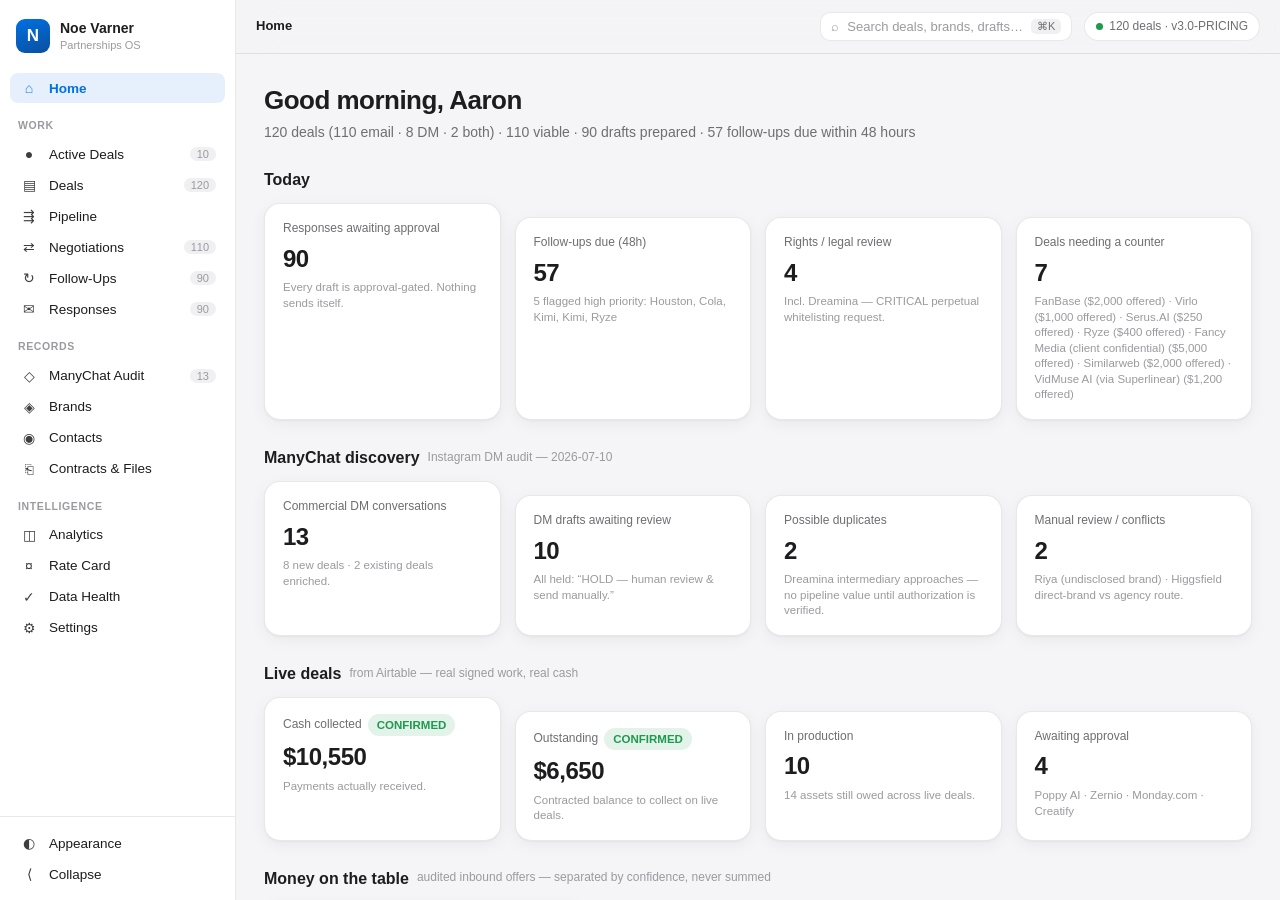
==== index.html @ 78fce40f "Nightly CRM sync 2026-08-01: 1 deal added (Drafted 0120)" ====
<!doctype html>
<html lang="en">
<head>
<meta charset="utf-8" />
<meta name="viewport" content="width=device-width, initial-scale=1, viewport-fit=cover" />
<meta name="robots" content="noindex, nofollow" />
<meta name="theme-color" content="#f5f5f7" media="(prefers-color-scheme: light)" />
<meta name="theme-color" content="#101012" media="(prefers-color-scheme: dark)" />
<meta name="apple-mobile-web-app-capable" content="yes" />
<meta name="apple-mobile-web-app-status-bar-style" content="black-translucent" />
<meta name="apple-mobile-web-app-title" content="Noe Deals" />
<title>Noe Varner — Partnerships</title>
<link rel="icon" href="data:image/svg+xml,<svg xmlns='http://www.w3.org/2000/svg' viewBox='0 0 100 100'><rect width='100' height='100' rx='22' fill='%230071e3'/><text x='50' y='68' font-size='52' text-anchor='middle' fill='white' font-family='-apple-system,sans-serif' font-weight='700'>N</text></svg>" />
<link rel="stylesheet" href="css/app.css?v=ms9od3zn" />
</head>
<body>
<div id="app" class="app">
  <aside id="sidebar" class="sidebar">
    <div class="sidebar-brand">
      <div class="brand-mark">N</div>
      <div class="brand-text">
        <div class="brand-name">Noe Varner</div>
        <div class="brand-sub">Partnerships OS</div>
      </div>
    </div>
    <nav class="sidebar-nav" id="nav"></nav>
    <div class="sidebar-foot">
      <button class="nav-item" id="theme-toggle" title="Toggle appearance">
        <span class="nav-ico" id="theme-ico">◐</span><span class="nav-label">Appearance</span>
      </button>
      <button class="nav-item" id="collapse-toggle" title="Collapse sidebar">
        <span class="nav-ico">⟨</span><span class="nav-label">Collapse</span>
      </button>
    </div>
  </aside>
  <div class="main">
    <header class="topbar">
      <div class="topbar-left">
        <button class="icon-btn mobile-menu" id="mobile-menu">☰</button>
        <div class="crumbs" id="crumbs"></div>
      </div>
      <div class="topbar-right">
        <button class="searchbar" id="open-cmdk">
          <span class="search-ico">⌕</span>
          <span class="search-hint">Search deals, brands, drafts…</span>
          <kbd>⌘K</kbd>
        </button>
        <div class="sync-pill" id="sync-pill" title="Data source status"></div>
      </div>
    </header>
    <main class="workspace" id="view"></main>
  </div>
</div>

<div class="cmdk-overlay" id="cmdk" hidden>
  <div class="cmdk">
    <input id="cmdk-input" class="cmdk-input" type="text" placeholder="Search deals, brands, contacts, drafts, actions…" autocomplete="off" spellcheck="false" />
    <div class="cmdk-results" id="cmdk-results"></div>
    <div class="cmdk-foot"><span>↑↓ navigate</span><span>↵ open</span><span>esc close</span></div>
  </div>
</div>

<div class="toast" id="toast" hidden></div>

<script src="data/nv-data.js?v=ms9od3zn"></script>
<script src="data/nv-ops.js?v=ms9od3zn"></script>
<script src="js/store.js?v=ms9od3zn"></script>
<script src="js/views.js?v=ms9od3zn"></script>
<script src="js/app.js?v=ms9od3zn"></script>
</body>
</html>
---- css/app.css ----
/* Noe Varner Partnerships OS — Apple-inspired design system */

:root {
  --font: -apple-system, BlinkMacSystemFont, "SF Pro Display", "SF Pro Text", "Helvetica Neue", Arial, sans-serif;
  --mono: ui-monospace, "SF Mono", SFMono-Regular, Menlo, monospace;

  --bg: #f5f5f7;
  --surface: #ffffff;
  --surface-2: #fafafa;
  --surface-3: #f0f0f2;
  --text: #1d1d1f;
  --text-2: #6e6e73;
  --text-3: #9a9aa0;
  --border: rgba(0, 0, 0, 0.09);
  --border-strong: rgba(0, 0, 0, 0.16);
  --shadow: 0 1px 2px rgba(0,0,0,.04), 0 4px 16px rgba(0,0,0,.05);
  --shadow-lg: 0 8px 40px rgba(0,0,0,.14);

  --blue: #0071e3;
  --blue-soft: rgba(0, 113, 227, 0.1);
  --green: #1d9a4e;
  --green-soft: rgba(29, 154, 78, 0.12);
  --amber: #b25e09;
  --amber-soft: rgba(196, 116, 20, 0.13);
  --red: #d32029;
  --red-soft: rgba(211, 32, 41, 0.1);
  --purple: #6e56cf;
  --purple-soft: rgba(110, 86, 207, 0.11);

  --r-sm: 8px;
  --r-md: 12px;
  --r-lg: 16px;
  --sidebar-w: 236px;
  --inspector-w: 304px;
  --ease: cubic-bezier(0.25, 0.1, 0.25, 1);
}

[data-theme="dark"] {
  --bg: #101012;
  --surface: #1b1b1e;
  --surface-2: #232327;
  --surface-3: #2b2b30;
  --text: #f5f5f7;
  --text-2: #a1a1a8;
  --text-3: #6e6e76;
  --border: rgba(255, 255, 255, 0.09);
  --border-strong: rgba(255, 255, 255, 0.17);
  --shadow: 0 1px 2px rgba(0,0,0,.35), 0 4px 18px rgba(0,0,0,.3);
  --shadow-lg: 0 10px 48px rgba(0,0,0,.55);
  --blue: #2997ff;
  --blue-soft: rgba(41, 151, 255, 0.14);
  --green: #30c85e;
  --green-soft: rgba(48, 200, 94, 0.14);
  --amber: #e8973a;
  --amber-soft: rgba(232, 151, 58, 0.15);
  --red: #ff5d63;
  --red-soft: rgba(255, 93, 99, 0.13);
  --purple: #a08fe8;
  --purple-soft: rgba(160, 143, 232, 0.14);
}

* { box-sizing: border-box; }
[hidden] { display: none !important; }
html, body { margin: 0; padding: 0; height: 100%; }
body {
  font-family: var(--font);
  background: var(--bg);
  color: var(--text);
  font-size: 14px;
  line-height: 1.45;
  -webkit-font-smoothing: antialiased;
  transition: background .25s var(--ease), color .25s var(--ease);
}
button { font-family: inherit; color: inherit; }
a { color: var(--blue); text-decoration: none; }
a:hover { text-decoration: underline; }
.num { font-variant-numeric: tabular-nums; }

/* ---------- Layout ---------- */
.app { display: flex; height: 100vh; height: 100dvh; overflow: hidden; }
.main { flex: 1; display: flex; flex-direction: column; min-width: 0; }
.workspace { flex: 1; overflow-y: auto; padding: 24px 28px 56px; scroll-behavior: smooth; }

/* ---------- Sidebar ---------- */
.sidebar {
  width: var(--sidebar-w);
  flex-shrink: 0;
  display: flex;
  flex-direction: column;
  background: var(--surface);
  border-right: 1px solid var(--border);
  transition: width .22s var(--ease);
  overflow: hidden;
}
.sidebar.collapsed { width: 64px; }
.sidebar.collapsed .nav-label, .sidebar.collapsed .brand-text, .sidebar.collapsed .nav-count { display: none; }
.sidebar-brand { display: flex; align-items: center; gap: 10px; padding: 18px 16px 14px; }
.brand-mark {
  width: 34px; height: 34px; border-radius: 9px; flex-shrink: 0;
  background: linear-gradient(160deg, var(--blue), #0a4f9e);
  color: #fff; font-weight: 700; font-size: 17px;
  display: flex; align-items: center; justify-content: center;
}
.brand-name { font-weight: 600; font-size: 14px; white-space: nowrap; }
.brand-sub { font-size: 11px; color: var(--text-3); white-space: nowrap; }
.sidebar-nav { flex: 1; overflow-y: auto; padding: 4px 10px; }
.nav-section { font-size: 10.5px; font-weight: 600; letter-spacing: .06em; text-transform: uppercase; color: var(--text-3); padding: 14px 8px 5px; white-space: nowrap; }
.nav-item {
  display: flex; align-items: center; gap: 10px; width: 100%;
  padding: 7px 9px; margin: 1px 0;
  border: none; background: transparent; border-radius: var(--r-sm);
  font-size: 13.5px; cursor: pointer; text-align: left; color: var(--text);
  transition: background .14s var(--ease);
  white-space: nowrap;
}
.nav-item:hover { background: var(--surface-3); }
.nav-item.active { background: var(--blue-soft); color: var(--blue); font-weight: 600; }
.nav-ico { width: 20px; text-align: center; font-size: 14px; flex-shrink: 0; opacity: .85; }
.nav-count { margin-left: auto; font-size: 11px; color: var(--text-3); background: var(--surface-3); border-radius: 20px; padding: 1px 7px; font-variant-numeric: tabular-nums; }
.nav-item.active .nav-count { background: transparent; color: var(--blue); }
.sidebar-foot { padding: 10px; border-top: 1px solid var(--border); }

/* ---------- Topbar ---------- */
.topbar {
  height: 54px; flex-shrink: 0;
  display: flex; align-items: center; justify-content: space-between;
  padding: 0 20px;
  background: color-mix(in srgb, var(--bg) 82%, transparent);
  backdrop-filter: blur(18px);
  -webkit-backdrop-filter: blur(18px);
  border-bottom: 1px solid var(--border);
  position: relative; z-index: 5;
}
.topbar-left, .topbar-right { display: flex; align-items: center; gap: 12px; }
.crumbs { font-size: 13px; color: var(--text-2); display: flex; gap: 6px; align-items: center; }
.crumbs b { color: var(--text); font-weight: 600; }
.icon-btn { background: none; border: none; font-size: 17px; cursor: pointer; padding: 6px; border-radius: var(--r-sm); }
.icon-btn:hover { background: var(--surface-3); }
.mobile-menu { display: none; }
.searchbar {
  display: flex; align-items: center; gap: 8px;
  background: var(--surface); border: 1px solid var(--border);
  border-radius: 10px; padding: 6px 10px; min-width: 250px;
  cursor: pointer; font-size: 13px; color: var(--text-3);
  transition: border-color .15s var(--ease);
}
.searchbar:hover { border-color: var(--border-strong); }
.searchbar kbd { margin-left: auto; font-family: var(--font); font-size: 11px; background: var(--surface-3); border-radius: 5px; padding: 1px 6px; color: var(--text-2); }
.sync-pill { display: flex; align-items: center; gap: 6px; font-size: 12px; color: var(--text-2); background: var(--surface); border: 1px solid var(--border); padding: 5px 11px; border-radius: 20px; white-space: nowrap; }
.sync-dot { width: 7px; height: 7px; border-radius: 50%; background: var(--green); }

/* ---------- Generic components ---------- */
.page-title { font-size: 26px; font-weight: 700; letter-spacing: -0.02em; margin: 4px 0 2px; }
.page-sub { color: var(--text-2); font-size: 14px; margin-bottom: 22px; }
.section-title { font-size: 16px; font-weight: 650; margin: 26px 0 12px; display: flex; align-items: center; gap: 8px; }
.section-title .hint { font-size: 12px; font-weight: 400; color: var(--text-3); }

.card {
  background: var(--surface);
  border: 1px solid var(--border);
  border-radius: var(--r-lg);
  box-shadow: var(--shadow);
  padding: 18px 20px;
}
.card + .card { margin-top: 14px; }
.card h3 { margin: 0 0 10px; font-size: 14px; font-weight: 650; }
.grid { display: grid; gap: 14px; }
.grid.cols-2 { grid-template-columns: repeat(2, 1fr); }
.grid.cols-3 { grid-template-columns: repeat(3, 1fr); }
.grid.cols-4 { grid-template-columns: repeat(4, 1fr); }

.chip {
  display: inline-flex; align-items: center; gap: 5px;
  font-size: 11.5px; font-weight: 600; border-radius: 20px;
  padding: 2.5px 9px; white-space: nowrap;
  background: var(--surface-3); color: var(--text-2);
}
.chip.blue { background: var(--blue-soft); color: var(--blue); }
.chip.green { background: var(--green-soft); color: var(--green); }
.chip.amber { background: var(--amber-soft); color: var(--amber); }
.chip.red { background: var(--red-soft); color: var(--red); }
.chip.purple { background: var(--purple-soft); color: var(--purple); }

.btn {
  display: inline-flex; align-items: center; gap: 6px;
  border: 1px solid var(--border); background: var(--surface);
  border-radius: 10px; padding: 7px 14px; font-size: 13px; font-weight: 550;
  cursor: pointer; transition: all .15s var(--ease);
}
.btn:hover { background: var(--surface-2); border-color: var(--border-strong); }
.btn.primary { background: var(--blue); border-color: var(--blue); color: #fff; }
.btn.primary:hover { filter: brightness(1.08); }
.btn.danger { color: var(--red); }
.btn.sm { padding: 4px 10px; font-size: 12px; border-radius: 8px; }
.btn:active { transform: scale(.98); }

.kpi { padding: 16px 18px; }
.kpi .kpi-label { font-size: 12px; color: var(--text-2); display: flex; align-items: center; gap: 6px; }
.kpi .kpi-value { font-size: 24px; font-weight: 700; letter-spacing: -0.02em; margin-top: 4px; font-variant-numeric: tabular-nums; }
.kpi .kpi-note { font-size: 11.5px; color: var(--text-3); margin-top: 4px; line-height: 1.35; }

/* ---------- Tables ---------- */
.tbl-wrap { background: var(--surface); border: 1px solid var(--border); border-radius: var(--r-lg); box-shadow: var(--shadow); overflow: auto; }
table.tbl { width: 100%; border-collapse: collapse; font-size: 13px; }
.tbl th {
  text-align: left; font-size: 11px; font-weight: 600; letter-spacing: .05em; text-transform: uppercase;
  color: var(--text-3); padding: 11px 14px; border-bottom: 1px solid var(--border);
  position: sticky; top: 0; background: var(--surface); cursor: pointer; user-select: none; white-space: nowrap;
}
.tbl td { padding: 10px 14px; border-bottom: 1px solid var(--border); vertical-align: middle; }
.tbl tbody tr { cursor: pointer; transition: background .12s var(--ease); }
.tbl tbody tr:hover { background: var(--surface-2); }
.tbl tbody tr:last-child td { border-bottom: none; }
.tbl .money { font-variant-numeric: tabular-nums; text-align: right; }
.tbl th.money { text-align: right; }

/* ---------- Filters ---------- */
.filters { display: flex; gap: 8px; flex-wrap: wrap; margin-bottom: 14px; align-items: center; }
.filters select, .filters input[type="text"] {
  font-family: inherit; font-size: 13px; color: var(--text);
  background: var(--surface); border: 1px solid var(--border); border-radius: 9px; padding: 6px 10px;
}
.filters .count { font-size: 12.5px; color: var(--text-3); margin-left: auto; }

/* ---------- Status summary bar (accepted vs pipeline vs needs-reply vs cold vs lost) ---------- */
.status-summary { display: flex; flex-wrap: wrap; gap: 10px; margin: 4px 0 16px; }
.status-pill {
  display: inline-flex; align-items: center; gap: 8px;
  background: var(--surface); border: 1px solid var(--border); border-radius: 999px;
  padding: 7px 14px 7px 12px; cursor: pointer; font-family: inherit; color: var(--text);
  box-shadow: var(--shadow); transition: transform .12s var(--ease), border-color .12s var(--ease), background .12s var(--ease);
}
.status-pill:hover { transform: translateY(-1px); }
.status-pill .sp-dot { width: 9px; height: 9px; border-radius: 50%; flex-shrink: 0; }
.status-pill .sp-n { font-size: 15px; font-weight: 700; font-variant-numeric: tabular-nums; }
.status-pill .sp-l { font-size: 12.5px; color: var(--text-2); font-weight: 550; }
.status-pill.active { border-color: transparent; background: var(--surface-2); }
.status-pill.accepted.active   { box-shadow: inset 0 0 0 2px var(--green); }
.status-pill.needsreply.active { box-shadow: inset 0 0 0 2px var(--amber); }
.status-pill.pipeline.active   { box-shadow: inset 0 0 0 2px var(--blue); }
.status-pill.cold.active       { box-shadow: inset 0 0 0 2px var(--text-3); }
.status-pill.lost.active       { box-shadow: inset 0 0 0 2px var(--red); }
.board-col h4 .bcol-title { display: inline-flex; align-items: center; gap: 7px; }
.board-col h4 .sp-dot { width: 8px; height: 8px; border-radius: 50%; }

/* ---------- Pipeline board ---------- */
.board { display: flex; gap: 14px; overflow-x: auto; padding-bottom: 12px; align-items: flex-start; }
.board-col { min-width: 250px; width: 250px; flex-shrink: 0; background: var(--surface-2); border: 1px solid var(--border); border-radius: var(--r-lg); padding: 10px; }
.board-col h4 { margin: 2px 6px 10px; font-size: 12.5px; font-weight: 650; display: flex; justify-content: space-between; color: var(--text-2); }
.board-card { background: var(--surface); border: 1px solid var(--border); border-radius: var(--r-md); padding: 10px 12px; margin-bottom: 8px; cursor: pointer; box-shadow: var(--shadow); transition: transform .14s var(--ease); }
.board-card:hover { transform: translateY(-1px); }
.board-card .bc-brand { font-weight: 600; font-size: 13px; }
.board-card .bc-meta { display: flex; gap: 6px; margin-top: 6px; flex-wrap: wrap; }
.board-card .bc-val { font-size: 12px; color: var(--text-2); margin-top: 5px; font-variant-numeric: tabular-nums; }

/* ---------- Deal detail ---------- */
.deal-layout { display: grid; grid-template-columns: minmax(0, 1fr) var(--inspector-w); gap: 20px; align-items: start; }
.deal-header { display: flex; gap: 16px; align-items: flex-start; margin-bottom: 18px; }
.avatar {
  width: 52px; height: 52px; border-radius: 14px; flex-shrink: 0;
  display: flex; align-items: center; justify-content: center;
  font-weight: 700; font-size: 19px; color: #fff;
  background: linear-gradient(150deg, #5e5ce6, #0071e3);
}
.deal-title { font-size: 22px; font-weight: 700; letter-spacing: -0.02em; line-height: 1.2; }
.deal-subtitle { color: var(--text-2); font-size: 13.5px; margin-top: 2px; }
.deal-chips { display: flex; gap: 6px; flex-wrap: wrap; margin-top: 9px; }

.segmented {
  display: inline-flex; background: var(--surface-3); border-radius: 11px; padding: 3px; margin-bottom: 18px;
  overflow-x: auto; max-width: 100%;
}
.segmented button {
  border: none; background: transparent; padding: 6px 15px; border-radius: 8px;
  font-size: 13px; font-weight: 550; cursor: pointer; color: var(--text-2); white-space: nowrap;
  transition: all .16s var(--ease);
}
.segmented button.active { background: var(--surface); color: var(--text); box-shadow: 0 1px 4px rgba(0,0,0,.12); font-weight: 600; }

.inspector { position: sticky; top: 0; }
.inspector .card { padding: 16px; }
.ins-row { display: flex; justify-content: space-between; align-items: baseline; padding: 7px 0; border-bottom: 1px solid var(--border); font-size: 13px; }
.ins-row:last-child { border-bottom: none; }
.ins-row .k { color: var(--text-2); }
.ins-row .v { font-weight: 600; font-variant-numeric: tabular-nums; text-align: right; }
.prob-bar { height: 5px; border-radius: 4px; background: var(--surface-3); margin-top: 6px; overflow: hidden; }
.prob-bar > div { height: 100%; border-radius: 4px; background: var(--blue); transition: width .4s var(--ease); }

.kv-grid { display: grid; grid-template-columns: 160px 1fr; gap: 7px 16px; font-size: 13.5px; }
.kv-grid .k { color: var(--text-2); }
.kv-grid .v { min-width: 0; overflow-wrap: break-word; }

.banner { border-radius: var(--r-md); padding: 12px 15px; font-size: 13px; display: flex; gap: 10px; align-items: flex-start; margin-bottom: 14px; border: 1px solid transparent; }
.banner.red { background: var(--red-soft); color: var(--red); border-color: color-mix(in srgb, var(--red) 25%, transparent); }
.banner.amber { background: var(--amber-soft); color: var(--amber); border-color: color-mix(in srgb, var(--amber) 25%, transparent); }
.banner.purple { background: var(--purple-soft); color: var(--purple); border-color: color-mix(in srgb, var(--purple) 25%, transparent); }
.banner.blue { background: var(--blue-soft); color: var(--blue); border-color: color-mix(in srgb, var(--blue) 22%, transparent); }
.banner b { font-weight: 650; }

/* ---------- Timeline ---------- */
.timeline { list-style: none; margin: 0; padding: 0; }
.timeline li { display: flex; gap: 14px; position: relative; padding-bottom: 20px; }
.timeline li::before { content: ""; position: absolute; left: 14px; top: 30px; bottom: 0; width: 2px; background: var(--border); }
.timeline li:last-child::before { display: none; }
.tl-dot {
  width: 30px; height: 30px; border-radius: 50%; flex-shrink: 0; z-index: 1;
  background: var(--surface-3); display: flex; align-items: center; justify-content: center; font-size: 13px;
  border: 1px solid var(--border);
}
.tl-body { padding-top: 3px; min-width: 0; }
.tl-title { font-weight: 600; font-size: 13.5px; }
.tl-meta { font-size: 12px; color: var(--text-3); margin-top: 1px; }
.tl-detail { font-size: 13px; color: var(--text-2); margin-top: 4px; overflow-wrap: break-word; }

/* ---------- Draft viewer ---------- */
.draft-box { background: var(--surface-2); border: 1px solid var(--border); border-radius: var(--r-md); overflow: hidden; }
.draft-head { padding: 11px 15px; border-bottom: 1px solid var(--border); display: flex; justify-content: space-between; gap: 10px; align-items: center; flex-wrap: wrap; }
.draft-subject { font-weight: 600; font-size: 13.5px; }
.draft-body { padding: 15px; font-size: 13.5px; white-space: pre-wrap; line-height: 1.55; max-height: 420px; overflow-y: auto; }
.draft-actions { display: flex; gap: 8px; flex-wrap: wrap; padding: 11px 15px; border-top: 1px solid var(--border); background: var(--surface); }

/* ---------- Bars (analytics) ---------- */
.bar-row { display: grid; grid-template-columns: 190px 1fr 76px; align-items: center; gap: 12px; padding: 5px 0; font-size: 13px; }
.bar-row .bar-label { color: var(--text-2); overflow: hidden; text-overflow: ellipsis; white-space: nowrap; }
.bar-track { height: 10px; background: var(--surface-3); border-radius: 6px; overflow: hidden; }
.bar-fill { height: 100%; border-radius: 6px; background: var(--blue); transition: width .5s var(--ease); }
.bar-row .bar-val { text-align: right; font-variant-numeric: tabular-nums; color: var(--text-2); font-size: 12.5px; }

/* ---------- Command menu ---------- */
.cmdk-overlay {
  position: fixed; inset: 0; z-index: 100;
  background: rgba(0,0,0,.22);
  display: flex; justify-content: center; align-items: flex-start; padding-top: 12vh;
  animation: fade .16s var(--ease);
}
.cmdk {
  width: min(620px, 92vw); background: var(--surface); border-radius: var(--r-lg);
  box-shadow: var(--shadow-lg); border: 1px solid var(--border); overflow: hidden;
  animation: pop .18s var(--ease);
}
.cmdk-input { width: 100%; border: none; outline: none; background: transparent; color: var(--text); font-family: inherit; font-size: 16px; padding: 16px 18px; border-bottom: 1px solid var(--border); }
.cmdk-results { max-height: 46vh; overflow-y: auto; padding: 6px; }
.cmdk-item { display: flex; align-items: center; gap: 11px; padding: 9px 12px; border-radius: 9px; cursor: pointer; font-size: 13.5px; }
.cmdk-item.sel, .cmdk-item:hover { background: var(--blue-soft); }
.cmdk-item .ci-ico { width: 24px; text-align: center; opacity: .7; }
.cmdk-item .ci-sub { color: var(--text-3); font-size: 12px; margin-left: auto; white-space: nowrap; overflow: hidden; text-overflow: ellipsis; max-width: 45%; }
.cmdk-section { font-size: 10.5px; font-weight: 600; text-transform: uppercase; letter-spacing: .06em; color: var(--text-3); padding: 9px 12px 3px; }
.cmdk-foot { display: flex; gap: 16px; padding: 9px 16px; border-top: 1px solid var(--border); font-size: 11.5px; color: var(--text-3); }

@keyframes fade { from { opacity: 0; } }
@keyframes pop { from { opacity: 0; transform: scale(.97) translateY(-6px); } }

/* ---------- Toast ---------- */
.toast {
  position: fixed; bottom: 26px; left: 50%; transform: translateX(-50%);
  background: var(--text); color: var(--bg); padding: 10px 20px; border-radius: 24px;
  font-size: 13.5px; font-weight: 550; z-index: 200; box-shadow: var(--shadow-lg);
  animation: toast-in .22s var(--ease);
}
@keyframes toast-in { from { opacity: 0; transform: translateX(-50%) translateY(10px); } }

/* ---------- Forms ---------- */
textarea, input[type="text"], select {
  font-family: inherit; font-size: 13.5px; color: var(--text);
  background: var(--surface-2); border: 1px solid var(--border); border-radius: 9px; padding: 8px 11px;
  width: 100%;
}
textarea:focus, input:focus, select:focus { outline: none; border-color: var(--blue); box-shadow: 0 0 0 3px var(--blue-soft); }
textarea { resize: vertical; min-height: 74px; }
.field { margin-bottom: 14px; }
.field label { display: block; font-size: 12.5px; font-weight: 600; color: var(--text-2); margin-bottom: 5px; }

.note-item { padding: 10px 0; border-bottom: 1px solid var(--border); font-size: 13.5px; }
.note-item:last-child { border-bottom: none; }
.note-meta { font-size: 11.5px; color: var(--text-3); margin-top: 3px; }

.empty { text-align: center; color: var(--text-3); padding: 44px 20px; font-size: 13.5px; }
.list-item { display: flex; align-items: center; gap: 12px; padding: 11px 4px; border-bottom: 1px solid var(--border); cursor: pointer; }
.list-item:hover { background: var(--surface-2); }
.list-item:last-child { border-bottom: none; }

/* ---------- Responsive ---------- */
@media (max-width: 1100px) {
  .deal-layout { grid-template-columns: 1fr; }
  .inspector { position: static; }
  .grid.cols-4 { grid-template-columns: repeat(2, 1fr); }
  .grid.cols-3 { grid-template-columns: repeat(2, 1fr); }
}
@media (max-width: 760px) {
  .sidebar { position: fixed; z-index: 50; height: 100%; height: 100dvh; transform: translateX(-100%); transition: transform .22s var(--ease); }
  .sidebar.open { transform: translateX(0); box-shadow: var(--shadow-lg); }
  .sidebar-backdrop { position: fixed; inset: 0; z-index: 49; background: rgba(0,0,0,.3); animation: fade .18s var(--ease); }
  .mobile-menu { display: block; padding: 8px 10px; }
  .searchbar { min-width: 0; padding: 8px 10px; }
  .search-hint { display: none; }
  .sync-pill { display: none; }
  .grid.cols-2, .grid.cols-3, .grid.cols-4 { grid-template-columns: 1fr; }
  .workspace { padding: 16px 14px 64px; }
  .kv-grid { grid-template-columns: 1fr; gap: 2px 0; }
  .kv-grid .k { margin-top: 8px; }
  .page-title { font-size: 22px; }
  .deal-header { flex-direction: row; gap: 12px; }
  .avatar { width: 44px; height: 44px; font-size: 16px; border-radius: 12px; }
  .deal-title { font-size: 19px; }
  /* touch targets */
  .btn { padding: 10px 16px; min-height: 42px; }
  .btn.sm { padding: 8px 12px; min-height: 38px; }
  .nav-item { padding: 11px 10px; font-size: 14.5px; }
  select, input[type="text"], textarea { font-size: 16px; } /* prevents iOS zoom-on-focus */
  .filters select, .filters input[type="text"] { flex: 1 1 44%; font-size: 15px; padding: 9px 10px; }
  .segmented button { padding: 9px 13px; }
  .status-summary { gap: 8px; }
  .status-pill { flex: 1 1 44%; justify-content: flex-start; padding: 9px 12px; }

  /* ---- Mobile deal cards: Apple-style card + 2-column stat grid + glowing status ring ----
     Ring color carries meaning: purple = in pipeline (brand), green = accepted/won,
     amber = needs reply, red = lost, neutral = cold. data-bucket sits on each <tr>;
     data-label (stamped by app.js labelTables) drives the stat labels. */
  html, body, .app, .main, .workspace, .tbl-wrap, table.tbl { max-width: 100%; overflow-x: hidden; }
  .tbl-wrap { overflow: visible; background: transparent; border: none; box-shadow: none; border-radius: 0; -webkit-overflow-scrolling: touch; }
  table.tbl, .tbl tbody { display: block; width: 100%; }
  .tbl thead { position: absolute; width: 1px; height: 1px; overflow: hidden; clip: rect(0 0 0 0); }
  .tbl tbody tr {
    display: grid; grid-template-columns: 1fr 1fr; gap: 0 6px;
    background: var(--surface); border: 1px solid var(--border); border-radius: 18px;
    padding: 2px 6px 10px; margin-bottom: 14px; overflow: hidden;
  }
  .tbl td {
    display: flex; flex-direction: column; gap: 3px; align-items: flex-start;
    padding: 9px 13px 3px; text-align: left; white-space: normal;
    border: none; min-width: 0; overflow-wrap: anywhere; max-width: none !important;
    font-size: 14.5px; font-weight: 600;
  }
  .tbl td::before {
    content: attr(data-label); order: -1;
    font-size: 9.5px; font-weight: 700; letter-spacing: .06em; text-transform: uppercase; color: var(--text-3);
  }
  .tbl td:empty { display: none; }
  /* de-clutter: hide internal pricing columns on phones (keep the meaningful ones) */
  .tbl td[data-label="Opening ask"], .tbl td[data-label="Floor"],
  .tbl td[data-label="Our ask"], .tbl td[data-label="Gap"] { display: none; }
  /* brand + id = card title, full width */
  .tbl td:first-child { grid-column: 1 / -1; padding: 12px 14px 8px; font-size: 16px; border-bottom: 1px solid var(--border); margin-bottom: 2px; }
  .tbl td:first-child::before { display: none; }
  /* long "next action" / notes = full width, lighter */
  .tbl td:last-child { grid-column: 1 / -1; font-weight: 500; font-size: 12.5px; color: var(--text-2); }
  .tbl .prob-bar { width: 100% !important; max-width: 130px; }

  /* Glowing status rings (meaning-coded) */
  .tbl tbody tr[data-bucket="accepted"]   { border-color: rgba(48,200,94,.55);   box-shadow: 0 0 0 1px rgba(48,200,94,.4),   0 0 20px rgba(48,200,94,.20); }
  .tbl tbody tr[data-bucket="pipeline"]   { border-color: rgba(160,143,232,.6);   box-shadow: 0 0 0 1px rgba(160,143,232,.45), 0 0 22px rgba(160,143,232,.24); }
  .tbl tbody tr[data-bucket="needsreply"] { border-color: rgba(232,151,58,.55);   box-shadow: 0 0 0 1px rgba(232,151,58,.4),   0 0 20px rgba(232,151,58,.20); }
  .tbl tbody tr[data-bucket="lost"]       { border-color: rgba(255,93,99,.5);     box-shadow: 0 0 0 1px rgba(255,93,99,.3),    0 0 16px rgba(255,93,99,.14); opacity: .82; }
  .tbl tbody tr[data-bucket="cold"]       { border-color: var(--border);          box-shadow: 0 1px 4px rgba(0,0,0,.45); }

  .board-col { min-width: 82vw; width: 82vw; }
  .chip.purple { background: var(--purple-soft); color: var(--purple); }
  .draft-body { max-height: 50vh; }
  .draft-actions .btn { flex: 1 1 auto; justify-content: center; }
  .cmdk-overlay { padding-top: 6vh; }
  .cmdk-results { max-height: 55vh; }
  .bar-row { grid-template-columns: 110px 1fr 64px; }
  .list-item { padding: 12px 4px; }
  .topbar { padding: 0 12px; }
}
@media (max-width: 760px) and (display-mode: standalone) {
  .topbar { padding-top: env(safe-area-inset-top); height: calc(54px + env(safe-area-inset-top)); }
}

@media (prefers-reduced-motion: reduce) {
  *, *::before, *::after { animation-duration: .01ms !important; transition-duration: .01ms !important; }
}
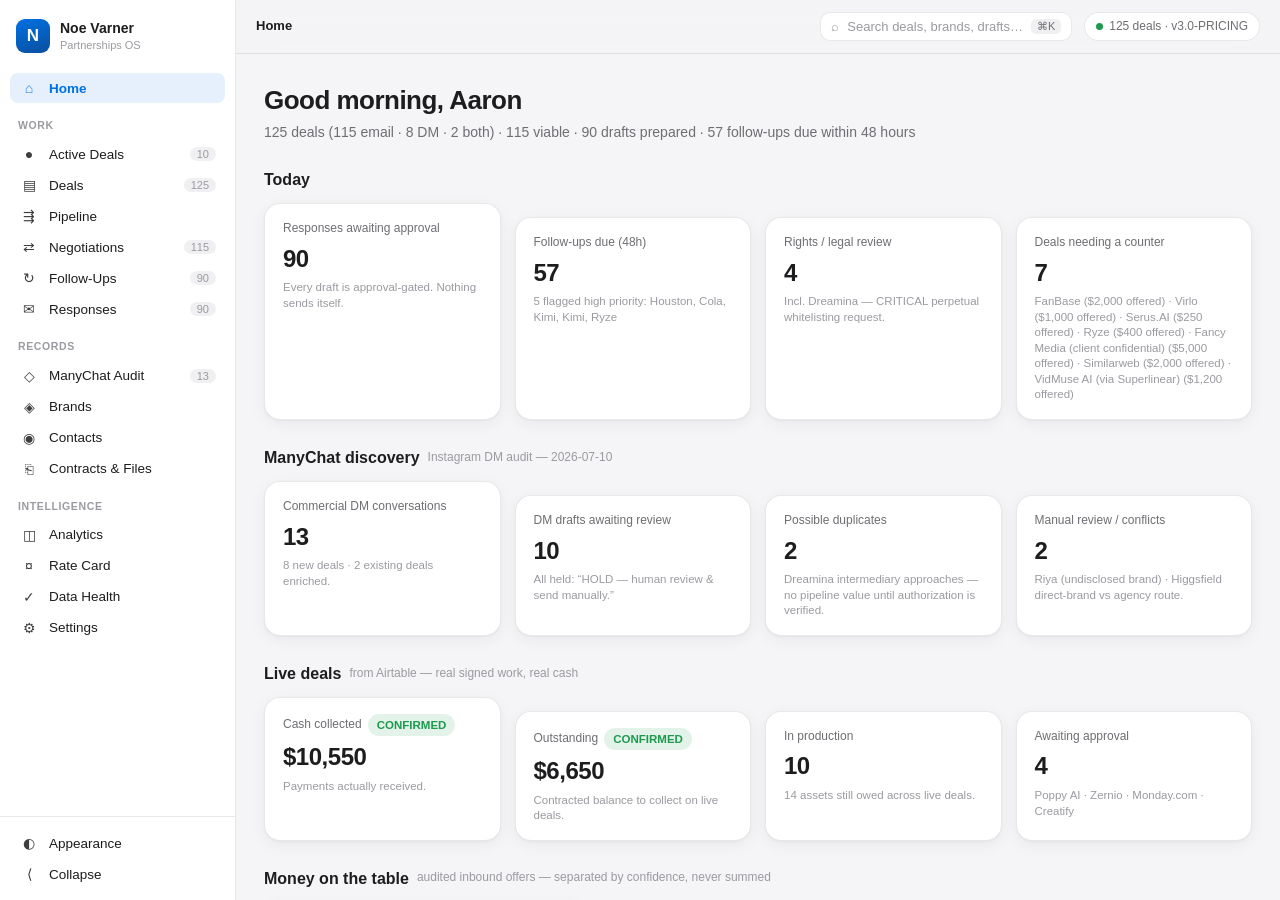
==== commit 59971b79: "CRM update 2026-08-01: +5 new inbound leads (Tesana, Accio Work/Alibaba, PixVerse, Gridsocial, Adens" ====
--- a/index.html
+++ b/index.html
@@ -11,7 +11,7 @@
 <meta name="apple-mobile-web-app-title" content="Noe Deals" />
 <title>Noe Varner — Partnerships</title>
 <link rel="icon" href="data:image/svg+xml,<svg xmlns='http://www.w3.org/2000/svg' viewBox='0 0 100 100'><rect width='100' height='100' rx='22' fill='%230071e3'/><text x='50' y='68' font-size='52' text-anchor='middle' fill='white' font-family='-apple-system,sans-serif' font-weight='700'>N</text></svg>" />
-<link rel="stylesheet" href="css/app.css?v=ms9od3zn" />
+<link rel="stylesheet" href="css/app.css?v=msb4eg3l" />
 </head>
 <body>
 <div id="app" class="app">
@@ -62,10 +62,10 @@
 
 <div class="toast" id="toast" hidden></div>
 
-<script src="data/nv-data.js?v=ms9od3zn"></script>
-<script src="data/nv-ops.js?v=ms9od3zn"></script>
-<script src="js/store.js?v=ms9od3zn"></script>
-<script src="js/views.js?v=ms9od3zn"></script>
-<script src="js/app.js?v=ms9od3zn"></script>
+<script src="data/nv-data.js?v=msb4eg3l"></script>
+<script src="data/nv-ops.js?v=msb4eg3l"></script>
+<script src="js/store.js?v=msb4eg3l"></script>
+<script src="js/views.js?v=msb4eg3l"></script>
+<script src="js/app.js?v=msb4eg3l"></script>
 </body>
 </html>
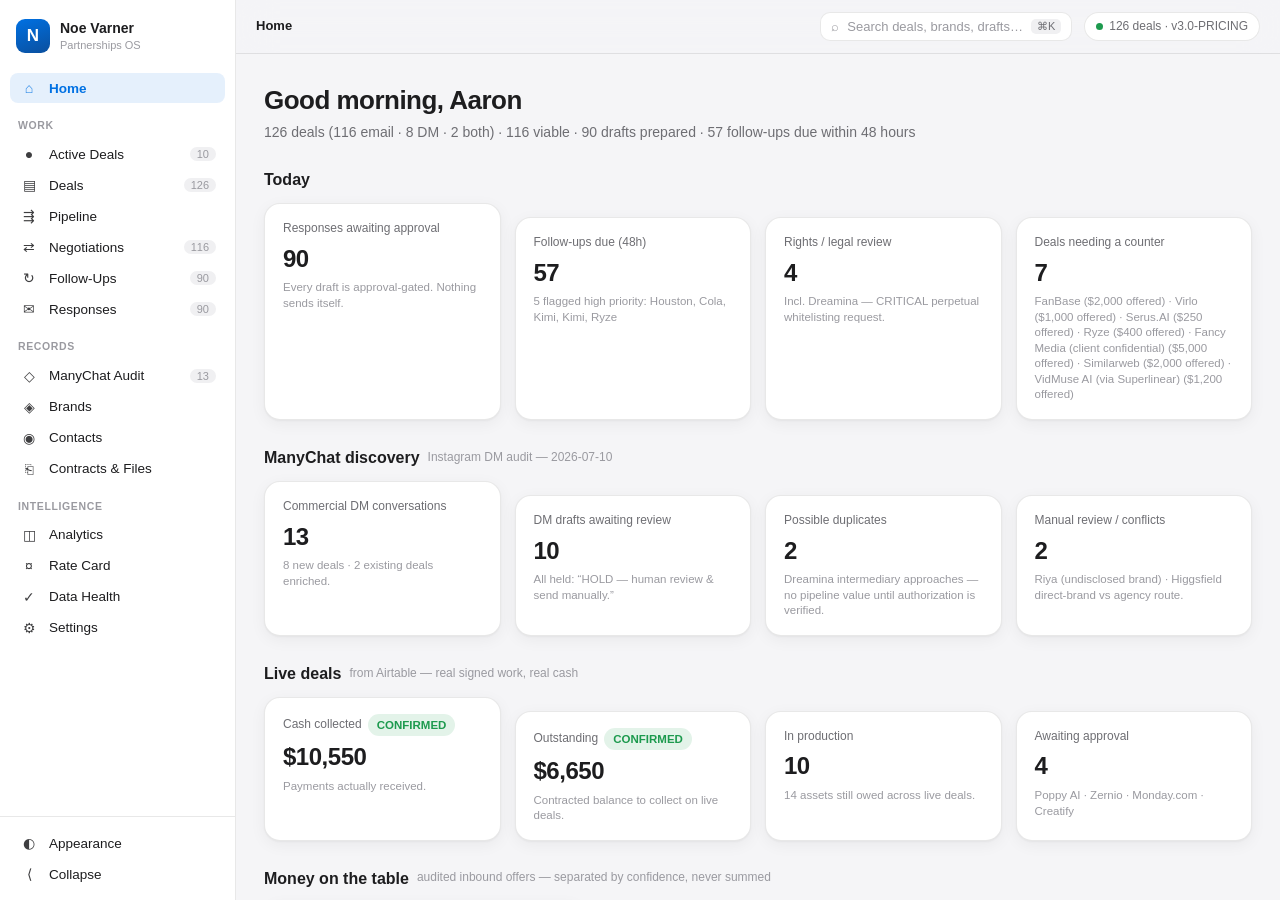
==== commit 73670c0f: "CRM full sweep 2026-08-02: Similarweb WON ($2k+6mo, brief delivered); +Temu via JellyOtter (0126, ne" ====
--- a/index.html
+++ b/index.html
@@ -11,7 +11,7 @@
 <meta name="apple-mobile-web-app-title" content="Noe Deals" />
 <title>Noe Varner — Partnerships</title>
 <link rel="icon" href="data:image/svg+xml,<svg xmlns='http://www.w3.org/2000/svg' viewBox='0 0 100 100'><rect width='100' height='100' rx='22' fill='%230071e3'/><text x='50' y='68' font-size='52' text-anchor='middle' fill='white' font-family='-apple-system,sans-serif' font-weight='700'>N</text></svg>" />
-<link rel="stylesheet" href="css/app.css?v=msb4eg3l" />
+<link rel="stylesheet" href="css/app.css?v=msbwjkae" />
 </head>
 <body>
 <div id="app" class="app">
@@ -62,10 +62,10 @@
 
 <div class="toast" id="toast" hidden></div>
 
-<script src="data/nv-data.js?v=msb4eg3l"></script>
-<script src="data/nv-ops.js?v=msb4eg3l"></script>
-<script src="js/store.js?v=msb4eg3l"></script>
-<script src="js/views.js?v=msb4eg3l"></script>
-<script src="js/app.js?v=msb4eg3l"></script>
+<script src="data/nv-data.js?v=msbwjkae"></script>
+<script src="data/nv-ops.js?v=msbwjkae"></script>
+<script src="js/store.js?v=msbwjkae"></script>
+<script src="js/views.js?v=msbwjkae"></script>
+<script src="js/app.js?v=msbwjkae"></script>
 </body>
 </html>
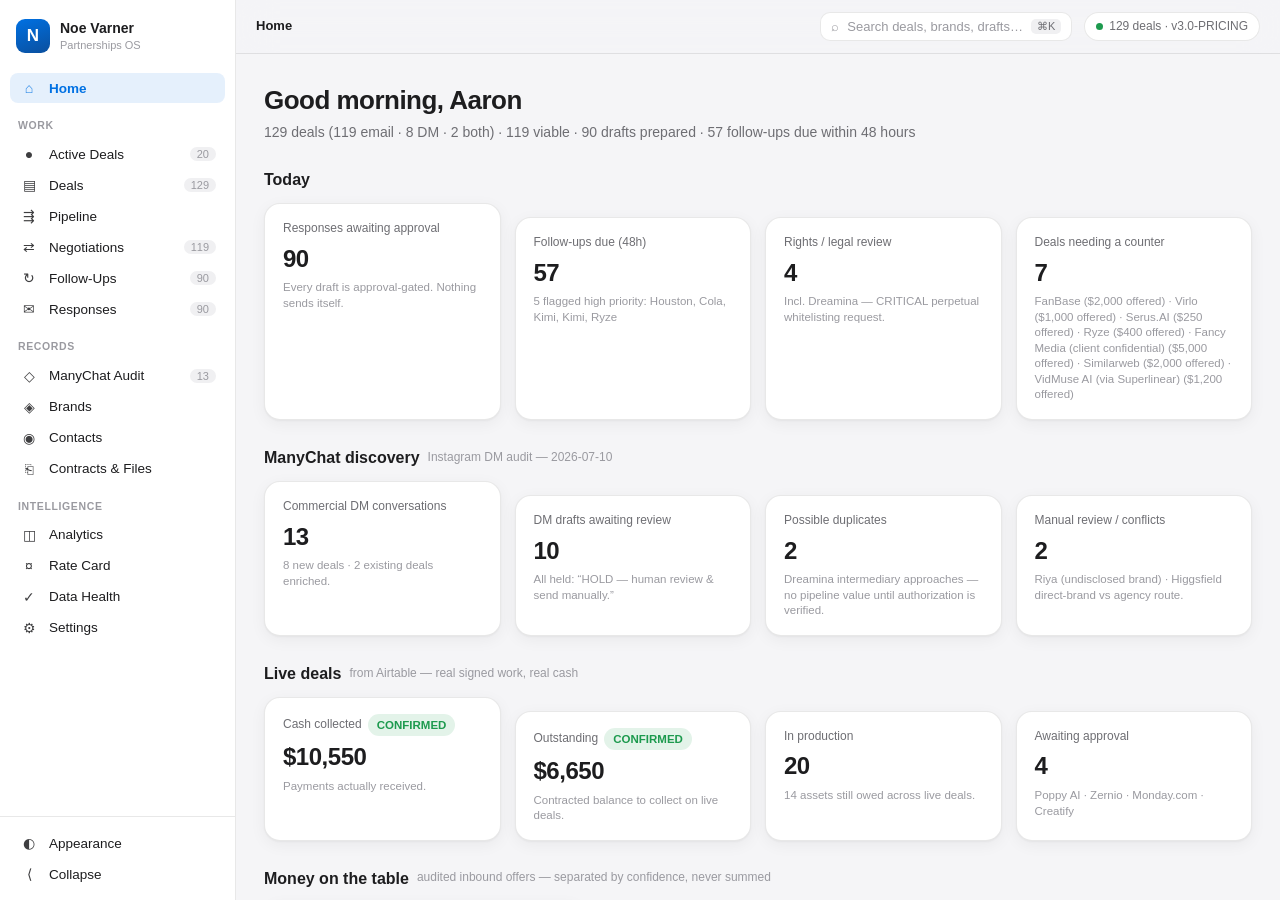
==== commit b4e5390b: "Nightly CRM sync 2026-08-03: 8 deals updated (5 changed, 3 new)" ====
--- a/index.html
+++ b/index.html
@@ -11,7 +11,7 @@
 <meta name="apple-mobile-web-app-title" content="Noe Deals" />
 <title>Noe Varner — Partnerships</title>
 <link rel="icon" href="data:image/svg+xml,<svg xmlns='http://www.w3.org/2000/svg' viewBox='0 0 100 100'><rect width='100' height='100' rx='22' fill='%230071e3'/><text x='50' y='68' font-size='52' text-anchor='middle' fill='white' font-family='-apple-system,sans-serif' font-weight='700'>N</text></svg>" />
-<link rel="stylesheet" href="css/app.css?v=msbwjkae" />
+<link rel="stylesheet" href="css/app.css?v=msdysfy4" />
 </head>
 <body>
 <div id="app" class="app">
@@ -62,10 +62,10 @@
 
 <div class="toast" id="toast" hidden></div>
 
-<script src="data/nv-data.js?v=msbwjkae"></script>
-<script src="data/nv-ops.js?v=msbwjkae"></script>
-<script src="js/store.js?v=msbwjkae"></script>
-<script src="js/views.js?v=msbwjkae"></script>
-<script src="js/app.js?v=msbwjkae"></script>
+<script src="data/nv-data.js?v=msdysfy4"></script>
+<script src="data/nv-ops.js?v=msdysfy4"></script>
+<script src="js/store.js?v=msdysfy4"></script>
+<script src="js/views.js?v=msdysfy4"></script>
+<script src="js/app.js?v=msdysfy4"></script>
 </body>
 </html>
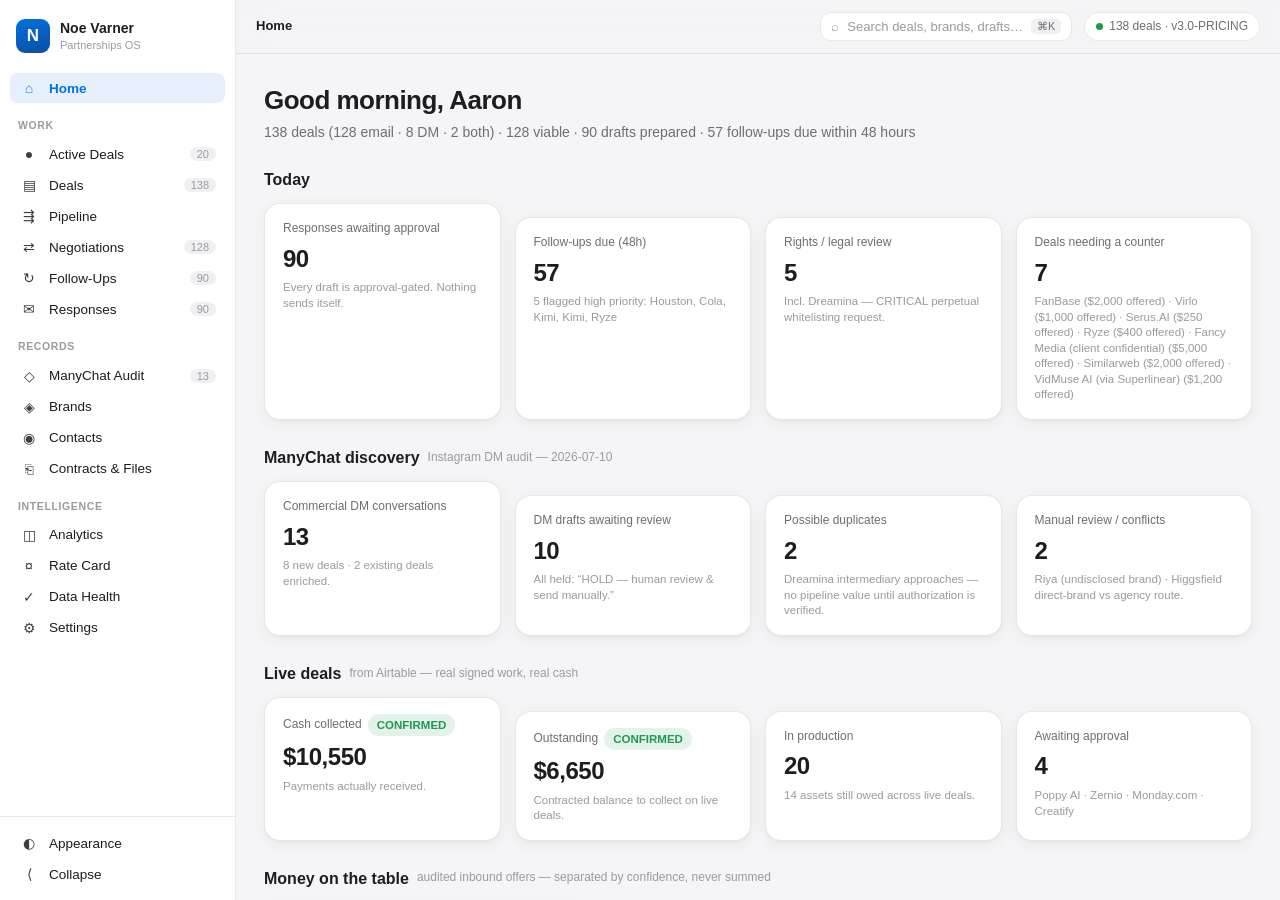
==== commit cf2d785c: "Nightly CRM sync 2026-08-04: 11 deals updated (9 new, 2 changed); assertions 129->138" ====
--- a/index.html
+++ b/index.html
@@ -11,7 +11,7 @@
 <meta name="apple-mobile-web-app-title" content="Noe Deals" />
 <title>Noe Varner — Partnerships</title>
 <link rel="icon" href="data:image/svg+xml,<svg xmlns='http://www.w3.org/2000/svg' viewBox='0 0 100 100'><rect width='100' height='100' rx='22' fill='%230071e3'/><text x='50' y='68' font-size='52' text-anchor='middle' fill='white' font-family='-apple-system,sans-serif' font-weight='700'>N</text></svg>" />
-<link rel="stylesheet" href="css/app.css?v=msdysfy4" />
+<link rel="stylesheet" href="css/app.css?v=msfe9yx8" />
 </head>
 <body>
 <div id="app" class="app">
@@ -62,10 +62,10 @@
 
 <div class="toast" id="toast" hidden></div>
 
-<script src="data/nv-data.js?v=msdysfy4"></script>
-<script src="data/nv-ops.js?v=msdysfy4"></script>
-<script src="js/store.js?v=msdysfy4"></script>
-<script src="js/views.js?v=msdysfy4"></script>
-<script src="js/app.js?v=msdysfy4"></script>
+<script src="data/nv-data.js?v=msfe9yx8"></script>
+<script src="data/nv-ops.js?v=msfe9yx8"></script>
+<script src="js/store.js?v=msfe9yx8"></script>
+<script src="js/views.js?v=msfe9yx8"></script>
+<script src="js/app.js?v=msfe9yx8"></script>
 </body>
 </html>
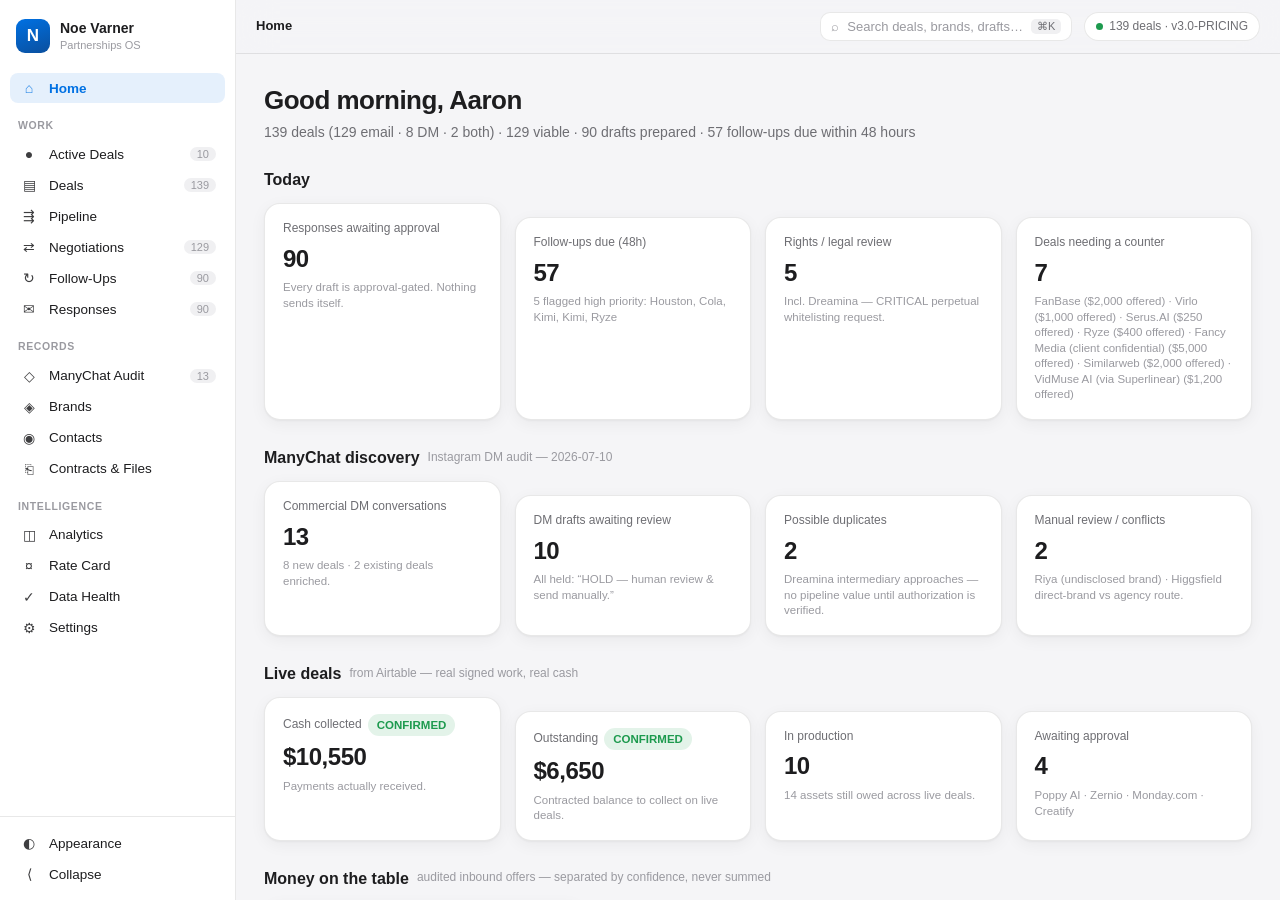
==== commit 7d7fdef1: "Nightly CRM sync 2026-08-05: 6 deals updated (5 changed, 1 new)" ====
--- a/index.html
+++ b/index.html
@@ -11,7 +11,7 @@
 <meta name="apple-mobile-web-app-title" content="Noe Deals" />
 <title>Noe Varner — Partnerships</title>
 <link rel="icon" href="data:image/svg+xml,<svg xmlns='http://www.w3.org/2000/svg' viewBox='0 0 100 100'><rect width='100' height='100' rx='22' fill='%230071e3'/><text x='50' y='68' font-size='52' text-anchor='middle' fill='white' font-family='-apple-system,sans-serif' font-weight='700'>N</text></svg>" />
-<link rel="stylesheet" href="css/app.css?v=msfe9yx8" />
+<link rel="stylesheet" href="css/app.css?v=msgtoukk" />
 </head>
 <body>
 <div id="app" class="app">
@@ -62,10 +62,10 @@
 
 <div class="toast" id="toast" hidden></div>
 
-<script src="data/nv-data.js?v=msfe9yx8"></script>
-<script src="data/nv-ops.js?v=msfe9yx8"></script>
-<script src="js/store.js?v=msfe9yx8"></script>
-<script src="js/views.js?v=msfe9yx8"></script>
-<script src="js/app.js?v=msfe9yx8"></script>
+<script src="data/nv-data.js?v=msgtoukk"></script>
+<script src="data/nv-ops.js?v=msgtoukk"></script>
+<script src="js/store.js?v=msgtoukk"></script>
+<script src="js/views.js?v=msgtoukk"></script>
+<script src="js/app.js?v=msgtoukk"></script>
 </body>
 </html>
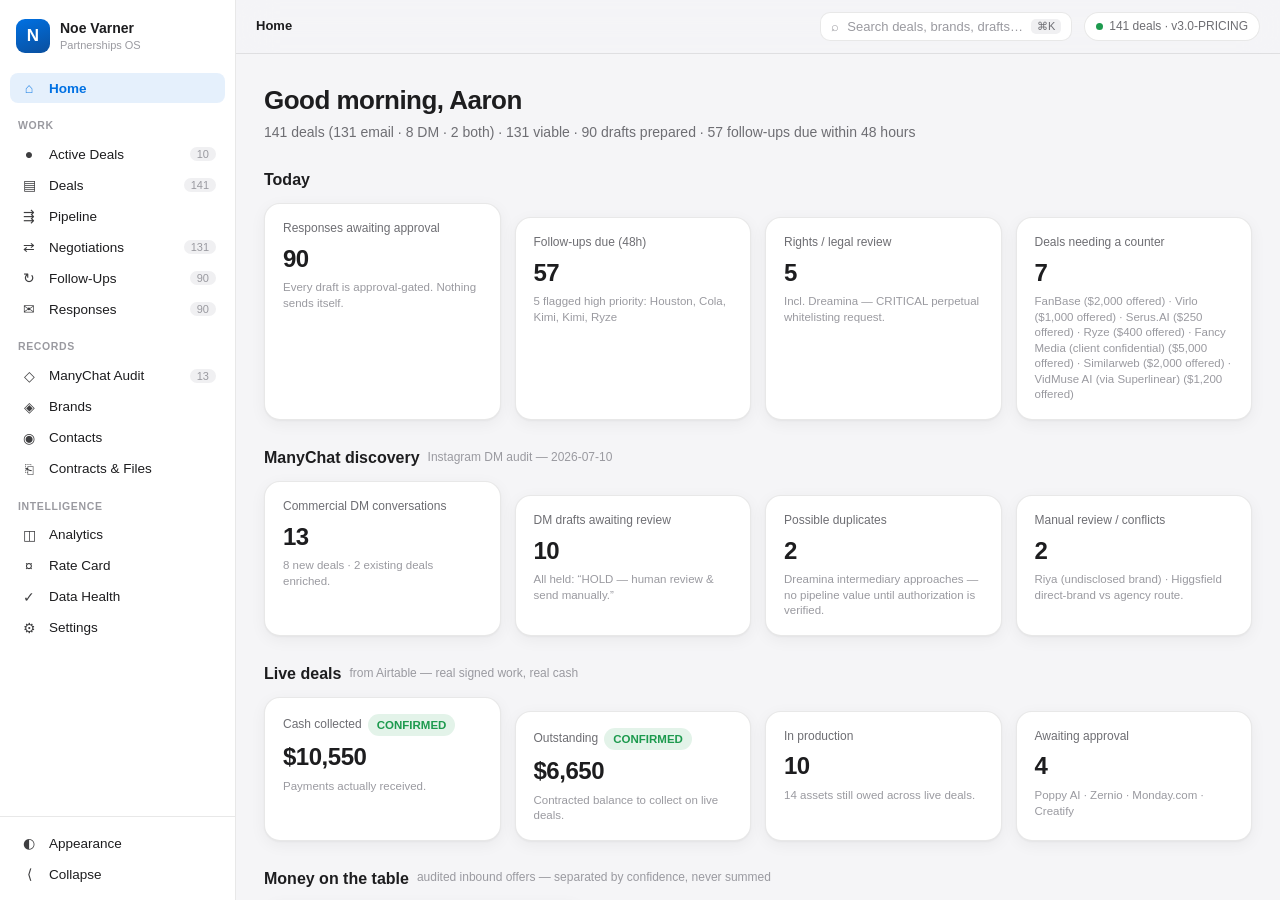
==== commit 4985046e: "Nightly CRM sync 2026-08-06: 8 deals updated (2 new: Pippit/Influxsaga 0140, Vmake Labs 0141)" ====
--- a/index.html
+++ b/index.html
@@ -11,7 +11,7 @@
 <meta name="apple-mobile-web-app-title" content="Noe Deals" />
 <title>Noe Varner — Partnerships</title>
 <link rel="icon" href="data:image/svg+xml,<svg xmlns='http://www.w3.org/2000/svg' viewBox='0 0 100 100'><rect width='100' height='100' rx='22' fill='%230071e3'/><text x='50' y='68' font-size='52' text-anchor='middle' fill='white' font-family='-apple-system,sans-serif' font-weight='700'>N</text></svg>" />
-<link rel="stylesheet" href="css/app.css?v=msgtoukk" />
+<link rel="stylesheet" href="css/app.css?v=msi9vg8g" />
 </head>
 <body>
 <div id="app" class="app">
@@ -62,10 +62,10 @@
 
 <div class="toast" id="toast" hidden></div>
 
-<script src="data/nv-data.js?v=msgtoukk"></script>
-<script src="data/nv-ops.js?v=msgtoukk"></script>
-<script src="js/store.js?v=msgtoukk"></script>
-<script src="js/views.js?v=msgtoukk"></script>
-<script src="js/app.js?v=msgtoukk"></script>
+<script src="data/nv-data.js?v=msi9vg8g"></script>
+<script src="data/nv-ops.js?v=msi9vg8g"></script>
+<script src="js/store.js?v=msi9vg8g"></script>
+<script src="js/views.js?v=msi9vg8g"></script>
+<script src="js/app.js?v=msi9vg8g"></script>
 </body>
 </html>
